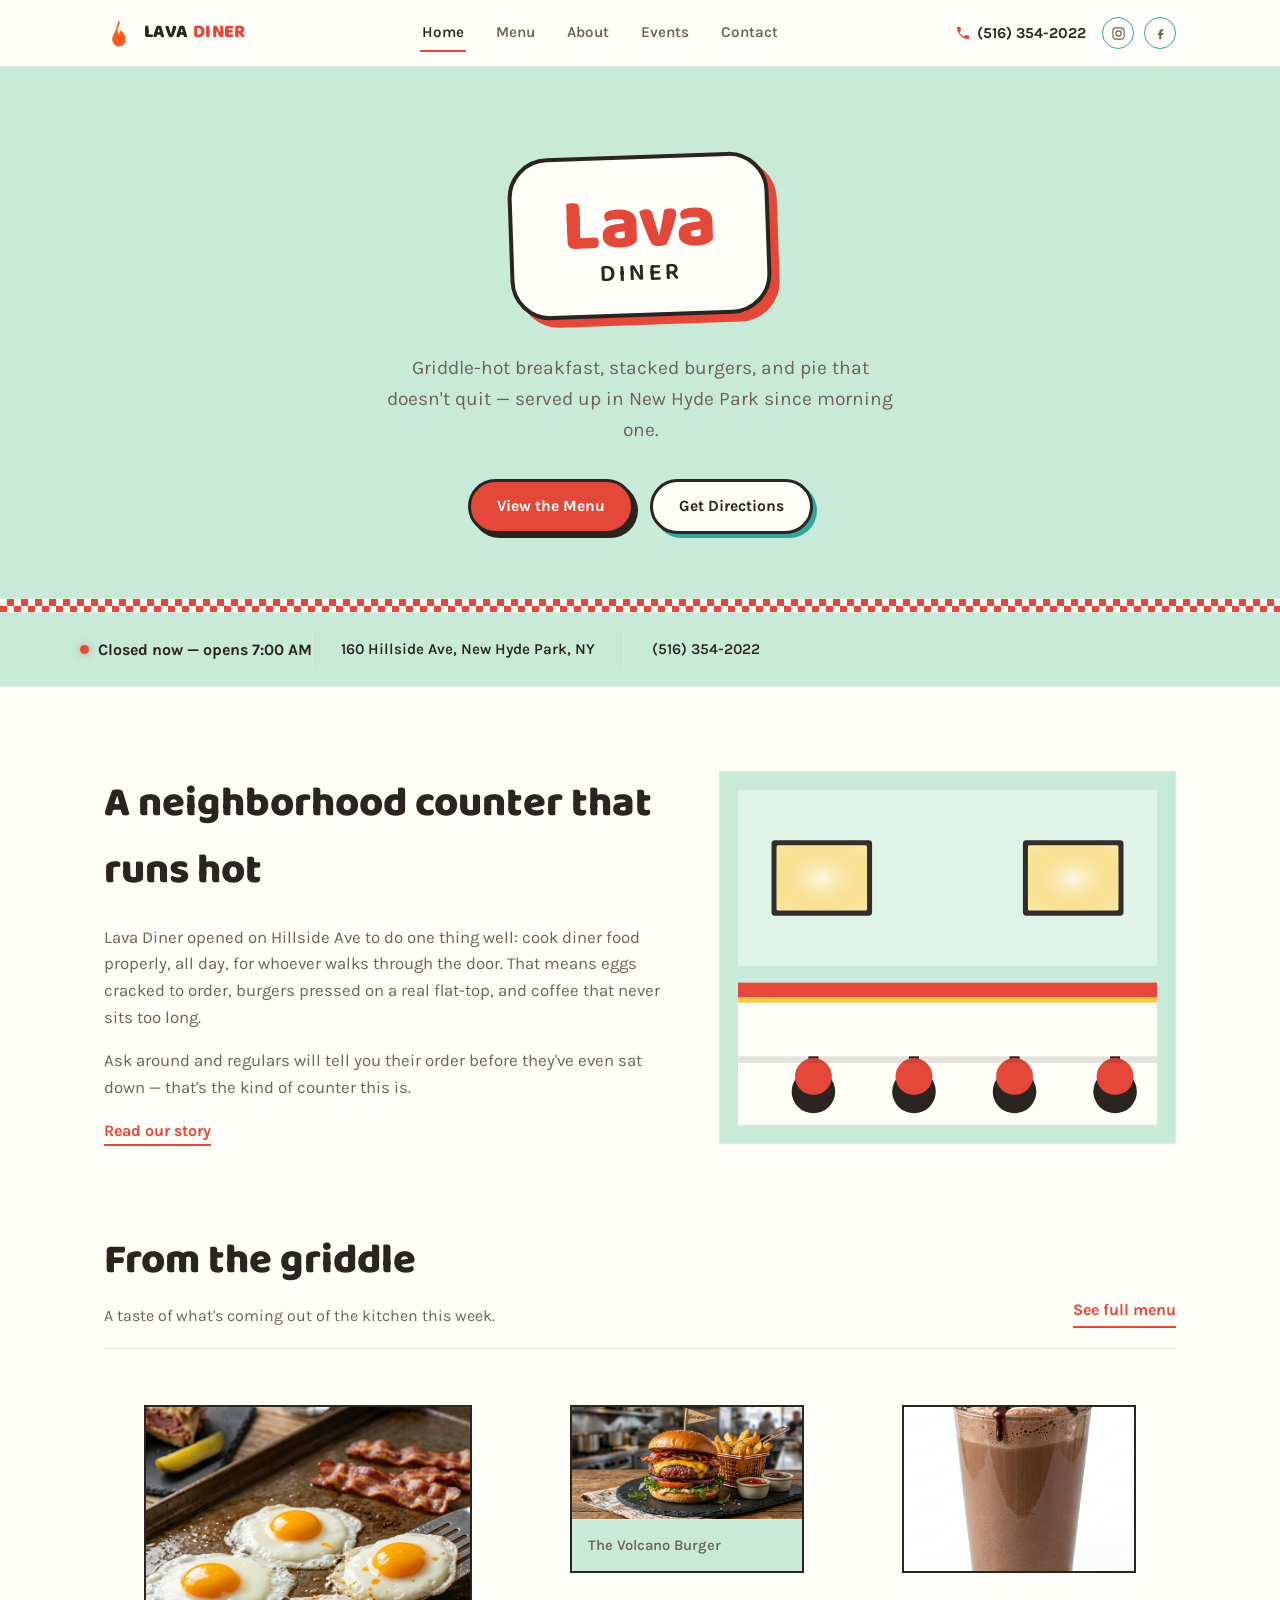
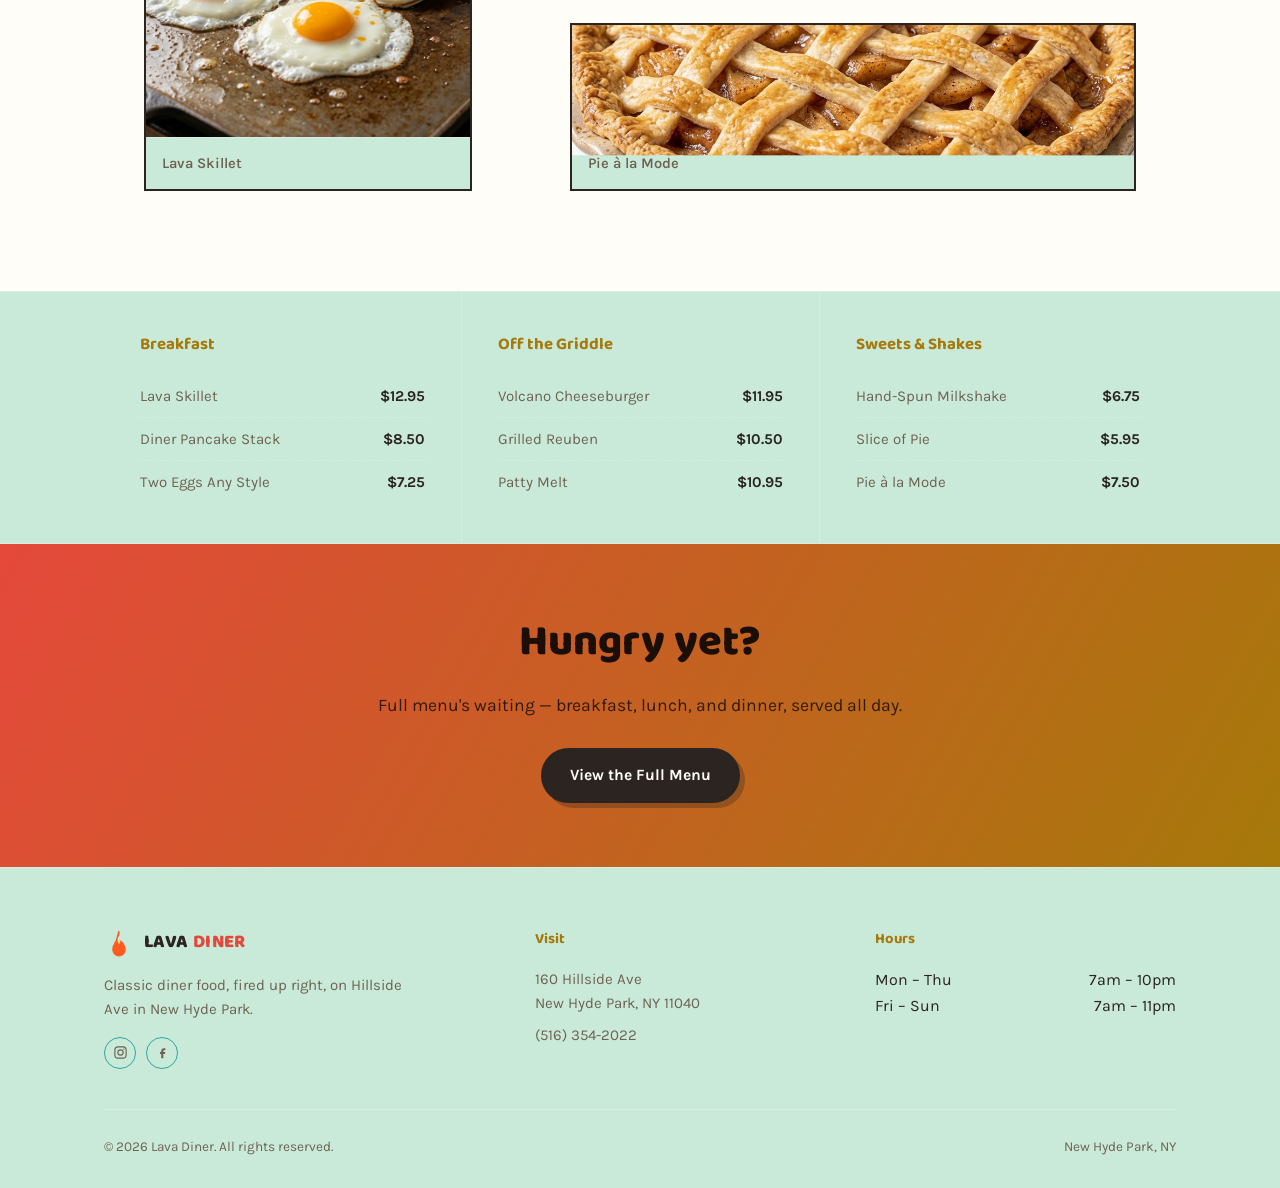
==== index.html @ 0162d8e3 "Add Lava Diner website — Sunshine Diner theme Static site for Lava Diner (160 Hillside Ave, New Hyde" ====
<!DOCTYPE html>
<html lang="en">
<head>
<meta charset="UTF-8">
<meta name="viewport" content="width=device-width, initial-scale=1.0">
<title>Lava Diner | New Hyde Park, NY</title>
<meta name="description" content="Lava Diner — classic diner food fired up right. 160 Hillside Ave, New Hyde Park, NY. Open daily from 7am.">
<meta name="theme-color" content="#15100c">
<link rel="icon" type="image/svg+xml" href="favicon.svg">
<link rel="stylesheet" href="styles.css">
</head>
<body>

<header class="site-header">
  <div class="wrap">
    <a href="index.html" class="brand">
      <svg viewBox="0 0 40 40" fill="none" xmlns="http://www.w3.org/2000/svg">
        <path d="M20 3c3 6-2 8-2 13 0 3 2 5 2 5s2-2 2-5c4 3 7 8 7 13a9 9 0 1 1-18 0c0-6 3-8 5-14 1-3 2-9 4-12z" fill="#ff5a1f"/>
        <path d="M20 14c1.5 3-1 4-1 6.5a1 1 0 0 0 2 0c0-2.5-2-3.5-1-6.5z" fill="#ffb020"/>
      </svg>
      <span class="brand-name">LAVA <span>DINER</span></span>
    </a>

    <nav class="main-nav" id="main-nav" aria-label="Primary">
      <a href="index.html" aria-current="page">Home</a>
      <a href="menu.html">Menu</a>
      <a href="about.html">About</a>
      <a href="events.html">Events</a>
      <a href="index.html#contact">Contact</a>
    </nav>

    <div class="header-actions">
      <a class="header-phone" href="tel:+15163542022">
        <svg viewBox="0 0 24 24" fill="none"><path d="M6.6 10.8c1.4 2.8 3.8 5.2 6.6 6.6l2.2-2.2c.3-.3.7-.4 1-.2 1.1.4 2.3.6 3.6.6.6 0 1 .4 1 1V20c0 .6-.4 1-1 1C10.8 21 3 13.2 3 3.9c0-.6.4-1 1-1h3.4c.6 0 1 .4 1 1 0 1.3.2 2.5.6 3.6.1.4 0 .8-.2 1l-2.2 2.3z" fill="currentColor"/></svg>
        <span class="phone-text">(516) 354-2022</span>
      </a>
      <div class="social-row">
        <a href="https://instagram.com/" target="_blank" rel="noopener" aria-label="Lava Diner on Instagram">
          <svg viewBox="0 0 24 24" fill="none"><rect x="3" y="3" width="18" height="18" rx="5" stroke="currentColor" stroke-width="1.8"/><circle cx="12" cy="12" r="4.2" stroke="currentColor" stroke-width="1.8"/><circle cx="17.4" cy="6.6" r="1.1" fill="currentColor"/></svg>
        </a>
        <a href="https://facebook.com/" target="_blank" rel="noopener" aria-label="Lava Diner on Facebook">
          <svg viewBox="0 0 24 24" fill="none"><path d="M14 8.5h2.5V5.3h-2.5c-2.2 0-4 1.8-4 4v1.8H8v3.2h2v6.7h3.3v-6.7h2.5l.5-3.2h-3v-1.5c0-.6.5-1.1 1.7-1.1z" fill="currentColor"/></svg>
        </a>
      </div>
    </div>

    <button class="nav-toggle" aria-label="Toggle menu" aria-expanded="false" aria-controls="main-nav" onclick="var n=document.getElementById('main-nav'),open=n.classList.toggle('is-open');this.classList.toggle('is-open',open);this.setAttribute('aria-expanded',open)">
      <svg class="icon-menu" viewBox="0 0 24 24" fill="none"><path d="M4 6h16M4 12h16M4 18h16" stroke="currentColor" stroke-width="2" stroke-linecap="round"/></svg>
      <svg class="icon-close" viewBox="0 0 24 24" fill="none"><path d="M6 6l12 12M18 6L6 18" stroke="currentColor" stroke-width="2" stroke-linecap="round"/></svg>
    </button>
  </div>
</header>

<main>

  <section class="hero">
    <div class="wrap">
      <div class="sign-board">
        <h1>
          <span class="sign-script">Lava</span>
          <span class="sign-block">DINER</span>
        </h1>
      </div>
      <p class="hero-tagline">Griddle-hot breakfast, stacked burgers, and pie that doesn't quit — served up in New Hyde Park since morning one.</p>
      <div class="hero-ctas">
        <a href="menu.html" class="btn btn-primary">View the Menu</a>
        <a href="https://www.google.com/maps/search/?api=1&query=160+Hillside+Ave+New+Hyde+Park+NY+11040" target="_blank" rel="noopener" class="btn btn-outline">Get Directions</a>
      </div>
    </div>
  </section>

  <div class="checker-strip" role="presentation"></div>

  <section class="info-strip" id="hours">
    <div class="wrap info-bar">
      <span class="info-status">
        <span class="status-dot" id="status-dot"></span>
        <span id="status-text">Mon–Thu 7am–10pm, Fri–Sun 7am–11pm</span>
      </span>
      <span class="info-seg">
        <a href="https://www.google.com/maps/search/?api=1&query=160+Hillside+Ave+New+Hyde+Park+NY+11040" target="_blank" rel="noopener">160 Hillside Ave, New Hyde Park, NY</a>
      </span>
      <span class="info-seg" id="contact">
        <a href="tel:+15163542022">(516) 354-2022</a>
      </span>
    </div>
  </section>
  <script>
    (function () {
      var now = new Date();
      var day = now.getDay();
      var hour = now.getHours() + now.getMinutes() / 60;
      var closeHour = (day === 5 || day === 6 || day === 0) ? 23 : 22;
      var isOpen = hour >= 7 && hour < closeHour;
      var dot = document.getElementById('status-dot');
      var text = document.getElementById('status-text');
      if (dot && text) {
        dot.classList.add(isOpen ? 'is-open' : 'is-closed');
        text.textContent = isOpen
          ? 'Open now — closes ' + (closeHour === 23 ? '11:00 PM' : '10:00 PM')
          : 'Closed now — opens 7:00 AM';
      }
    })();
  </script>

  <section class="section">
    <div class="wrap about-grid">
      <div class="about-copy">
        <h2 class="about-heading">A neighborhood counter that runs hot</h2>
        <p>Lava Diner opened on Hillside Ave to do one thing well: cook diner food properly, all day, for whoever walks through the door. That means eggs cracked to order, burgers pressed on a real flat-top, and coffee that never sits too long.</p>
        <p>Ask around and regulars will tell you their order before they've even sat down — that's the kind of counter this is.</p>
        <a href="about.html" class="section-link">Read our story</a>
      </div>
      <div class="about-art">
        <img src="images/diner-interior.svg" alt="Illustration of the Lava Diner counter with stools facing a warm, glowing pass-through window">
      </div>
    </div>
  </section>

  <section class="section section--tight-top">
    <div class="wrap">
      <div class="section-head">
        <div>
          <h2>From the griddle</h2>
          <p>A taste of what's coming out of the kitchen this week.</p>
        </div>
        <a href="menu.html" class="section-link">See full menu</a>
      </div>
      <div class="gallery-grid">
        <figure class="gallery-item">
          <img src="images/Eggs.jpg" alt="Eggs frying on the griddle with bacon and toast">
          <figcaption class="gallery-cap">Lava Skillet</figcaption>
        </figure>
        <figure class="gallery-item">
          <img src="images/Burger.jpg" alt="Bacon cheeseburger with a side of fries">
          <figcaption class="gallery-cap">The Volcano Burger</figcaption>
        </figure>
        <figure class="gallery-item">
          <img class="img-zoom" src="images/Milkshake.jpg" alt="Chocolate milkshake topped with whipped cream and a cherry">
          <figcaption class="gallery-cap">Hand-Spun Shake</figcaption>
        </figure>
        <figure class="gallery-item">
          <img class="img-zoom-sm" src="images/Pie.jpg" alt="Lattice-top apple pie">
          <figcaption class="gallery-cap">Pie à la Mode</figcaption>
        </figure>
      </div>
    </div>
  </section>

  <section class="menu-teaser">
    <div class="wrap">
      <div class="teaser-grid">
        <div class="teaser-col">
          <h3>Breakfast</h3>
          <ul class="teaser-list">
            <li><span>Lava Skillet</span><span class="price">$12.95</span></li>
            <li><span>Diner Pancake Stack</span><span class="price">$8.50</span></li>
            <li><span>Two Eggs Any Style</span><span class="price">$7.25</span></li>
          </ul>
        </div>
        <div class="teaser-col">
          <h3>Off the Griddle</h3>
          <ul class="teaser-list">
            <li><span>Volcano Cheeseburger</span><span class="price">$11.95</span></li>
            <li><span>Grilled Reuben</span><span class="price">$10.50</span></li>
            <li><span>Patty Melt</span><span class="price">$10.95</span></li>
          </ul>
        </div>
        <div class="teaser-col">
          <h3>Sweets &amp; Shakes</h3>
          <ul class="teaser-list">
            <li><span>Hand-Spun Milkshake</span><span class="price">$6.75</span></li>
            <li><span>Slice of Pie</span><span class="price">$5.95</span></li>
            <li><span>Pie à la Mode</span><span class="price">$7.50</span></li>
          </ul>
        </div>
      </div>
    </div>
  </section>

  <section class="cta-band">
    <div class="wrap">
      <h2>Hungry yet?</h2>
      <p>Full menu's waiting — breakfast, lunch, and dinner, served all day.</p>
      <a href="menu.html" class="btn btn-primary">View the Full Menu</a>
    </div>
  </section>

</main>

<footer class="site-footer">
  <div class="wrap">
    <div class="footer-grid">
      <div class="footer-brand">
        <a href="index.html" class="brand">
          <svg viewBox="0 0 40 40" fill="none" xmlns="http://www.w3.org/2000/svg">
            <path d="M20 3c3 6-2 8-2 13 0 3 2 5 2 5s2-2 2-5c4 3 7 8 7 13a9 9 0 1 1-18 0c0-6 3-8 5-14 1-3 2-9 4-12z" fill="#ff5a1f"/>
            <path d="M20 14c1.5 3-1 4-1 6.5a1 1 0 0 0 2 0c0-2.5-2-3.5-1-6.5z" fill="#ffb020"/>
          </svg>
          <span class="brand-name">LAVA <span>DINER</span></span>
        </a>
        <p>Classic diner food, fired up right, on Hillside Ave in New Hyde Park.</p>
        <div class="footer-social">
          <div class="social-row">
            <a href="https://instagram.com/" target="_blank" rel="noopener" aria-label="Lava Diner on Instagram">
              <svg viewBox="0 0 24 24" fill="none"><rect x="3" y="3" width="18" height="18" rx="5" stroke="currentColor" stroke-width="1.8"/><circle cx="12" cy="12" r="4.2" stroke="currentColor" stroke-width="1.8"/><circle cx="17.4" cy="6.6" r="1.1" fill="currentColor"/></svg>
            </a>
            <a href="https://facebook.com/" target="_blank" rel="noopener" aria-label="Lava Diner on Facebook">
              <svg viewBox="0 0 24 24" fill="none"><path d="M14 8.5h2.5V5.3h-2.5c-2.2 0-4 1.8-4 4v1.8H8v3.2h2v6.7h3.3v-6.7h2.5l.5-3.2h-3v-1.5c0-.6.5-1.1 1.7-1.1z" fill="currentColor"/></svg>
            </a>
          </div>
        </div>
      </div>
      <div class="footer-col">
        <h4>Visit</h4>
        <a href="https://www.google.com/maps/search/?api=1&query=160+Hillside+Ave+New+Hyde+Park+NY+11040" target="_blank" rel="noopener">160 Hillside Ave<br>New Hyde Park, NY 11040</a>
        <a href="tel:+15163542022">(516) 354-2022</a>
      </div>
      <div class="footer-col">
        <h4>Hours</h4>
        <div class="footer-hours-row"><span>Mon – Thu</span><span>7am – 10pm</span></div>
        <div class="footer-hours-row"><span>Fri – Sun</span><span>7am – 11pm</span></div>
      </div>
    </div>
    <div class="footer-bottom">
      <span>&copy; 2026 Lava Diner. All rights reserved.</span>
      <span>New Hyde Park, NY</span>
    </div>
  </div>
</footer>

</body>
</html>
---- styles.css ----
/* Lava Diner — shared styles */

@import url('https://fonts.googleapis.com/css2?family=Baloo+2:wght@500;600;700;800&family=Karla:wght@400;500;600;700;800&display=swap');

:root {
  /* "Sunshine Diner" — bright 1950s daytime Americana. Names kept
     as-is (char/cream/rust) so every rule below still works; only
     what they point to has changed. */
  --char: #fffdf7;
  --char-2: #c9ead9;
  --char-3: #e3f4ec;
  --ember: #e4483a;
  --molten: #a6790a;
  --rust: #2fa6a0;
  --rust-dim: #d8ecdf;
  --cream: #2b2420;
  --cream-dim: #6e6252;

  --ink: #2b2420;

  --font-display: 'Baloo 2', 'Segoe UI', sans-serif;
  --font-neon: 'Baloo 2', 'Segoe UI', sans-serif;
  --font-body: 'Karla', 'Segoe UI', sans-serif;

  color-scheme: light;
}

* { box-sizing: border-box; }

html { scroll-behavior: smooth; }

body {
  position: relative;
  margin: 0;
  background: var(--char);
  color: var(--cream);
  font-family: var(--font-body);
  font-size: 16px;
  line-height: 1.6;
  -webkit-font-smoothing: antialiased;
}

.site-header, main, .site-footer { position: relative; z-index: 1; }

img { max-width: 100%; display: block; }

a { color: inherit; }

.wrap {
  width: 100%;
  max-width: 1120px;
  margin: 0 auto;
  padding: 0 24px;
}

/* Focus visibility */
a:focus-visible,
button:focus-visible {
  outline: 2px solid var(--molten);
  outline-offset: 3px;
}

/* ---------- Header ---------- */

.site-header {
  position: sticky;
  top: 0;
  z-index: 40;
  background: rgba(255, 253, 247, 0.92);
  backdrop-filter: blur(6px);
  border-bottom: 1px solid var(--rust-dim);
}

.site-header .wrap {
  display: flex;
  align-items: center;
  justify-content: space-between;
  gap: 20px;
  padding-top: 14px;
  padding-bottom: 14px;
}

.brand {
  display: flex;
  align-items: center;
  gap: 10px;
  text-decoration: none;
  flex-shrink: 0;
}

.brand svg { width: 30px; height: 30px; }

.brand-name {
  font-family: var(--font-display);
  font-weight: 800;
  font-size: 1.15rem;
  letter-spacing: 0.02em;
  color: var(--cream);
}

.brand-name span { color: var(--ember); }

.main-nav {
  display: flex;
  align-items: center;
  gap: 28px;
}

.main-nav a {
  text-decoration: none;
  color: var(--cream-dim);
  font-weight: 600;
  font-size: 0.95rem;
  padding: 6px 2px;
  border-bottom: 2px solid transparent;
  transition: color 0.15s ease, border-color 0.15s ease;
}

.main-nav a:hover,
.main-nav a[aria-current="page"] {
  color: var(--cream);
  border-color: var(--ember);
}

.header-actions {
  display: flex;
  align-items: center;
  gap: 16px;
  flex-shrink: 0;
}

.header-phone {
  display: flex;
  align-items: center;
  gap: 6px;
  text-decoration: none;
  color: var(--cream);
  font-weight: 700;
  font-size: 0.95rem;
  white-space: nowrap;
}

.header-phone svg { width: 16px; height: 16px; color: var(--ember); flex-shrink: 0; }

.social-row {
  display: flex;
  gap: 10px;
}

.social-row a {
  display: flex;
  align-items: center;
  justify-content: center;
  width: 32px;
  height: 32px;
  border-radius: 50%;
  border: 1px solid var(--rust);
  color: var(--cream-dim);
  text-decoration: none;
  transition: border-color 0.15s ease, color 0.15s ease, background 0.15s ease;
}

.social-row a:hover {
  border-color: var(--ember);
  color: var(--char);
  background: var(--ember);
}

.social-row svg { width: 15px; height: 15px; }

.nav-toggle {
  display: none;
  background: none;
  border: 1px solid var(--rust);
  border-radius: 6px;
  color: var(--cream);
  width: 40px;
  height: 40px;
  align-items: center;
  justify-content: center;
  flex-shrink: 0;
}

.nav-toggle svg { width: 20px; height: 20px; }

/* ---------- Buttons ---------- */

.btn {
  display: inline-flex;
  align-items: center;
  gap: 8px;
  padding: 12px 26px;
  border-radius: 999px;
  font-weight: 700;
  font-size: 0.98rem;
  text-decoration: none;
  border: 3px solid var(--ink);
  cursor: pointer;
  transition: transform 0.12s ease, box-shadow 0.12s ease, background 0.15s ease, color 0.15s ease;
}

.btn:active { transform: translate(3px, 3px); box-shadow: none !important; }

.btn-primary {
  background: var(--ember);
  color: var(--char);
  box-shadow: 4px 4px 0 var(--ink);
}

.btn-primary:hover {
  background: #c93a2d;
  box-shadow: 5px 5px 0 var(--ink);
}

.btn-outline {
  background: var(--char);
  border-color: var(--ink);
  color: var(--ink);
  box-shadow: 4px 4px 0 var(--rust);
}

.btn-outline:hover {
  background: var(--char-3);
  box-shadow: 5px 5px 0 var(--rust);
}

/* ---------- Hero ---------- */

.hero {
  position: relative;
  overflow: hidden;
  padding: 88px 0 64px;
  background: var(--char-2);
  border-bottom: 1px solid var(--rust-dim);
}

.hero .wrap {
  position: relative;
  z-index: 1;
  text-align: center;
  display: flex;
  flex-direction: column;
  align-items: center;
}

/* A vintage badge patch, not a glowing sign — thick outline, flat
   offset shadow, a little crooked, like it was stamped on. */
.sign-board {
  position: relative;
  display: inline-block;
  padding: 34px 50px 28px;
  background: var(--char);
  border: 4px solid var(--ink);
  border-radius: 40px;
  transform: rotate(-2deg);
  box-shadow: 8px 8px 0 var(--ember);
  margin-bottom: 14px;
  animation: badge-pop 0.5s cubic-bezier(.26,1.6,.5,1) 1;
}

.hero h1 {
  margin: 0;
  display: flex;
  flex-direction: column;
  align-items: center;
  line-height: 0.9;
}

.sign-script {
  font-family: var(--font-neon);
  font-weight: 800;
  font-size: clamp(2.6rem, 6.4vw, 4.6rem);
  letter-spacing: -0.01em;
  color: var(--ember);
}

.sign-block {
  font-family: var(--font-display);
  font-weight: 600;
  font-size: clamp(1rem, 2.4vw, 1.5rem);
  letter-spacing: 0.14em;
  color: var(--ink);
  margin-top: 4px;
}

@keyframes badge-pop {
  0%   { opacity: 0; transform: rotate(-2deg) scale(0.82); }
  65%  { opacity: 1; transform: rotate(-2deg) scale(1.05); }
  100% { opacity: 1; transform: rotate(-2deg) scale(1); }
}

@media (prefers-reduced-motion: reduce) {
  .sign-board { animation: none; }
}

.hero-tagline {
  max-width: 46ch;
  margin: 22px 0 34px;
  font-size: 1.2rem;
  color: var(--cream-dim);
}

.hero-ctas {
  display: flex;
  gap: 16px;
  flex-wrap: wrap;
  justify-content: center;
}

/* Checker strip — a nod to the tile at the foot of every counter */
.checker-strip {
  height: 14px;
  background-image:
    linear-gradient(45deg, var(--ember) 25%, transparent 25%, transparent 75%, var(--ember) 75%),
    linear-gradient(45deg, var(--ember) 25%, var(--char) 25%, var(--char) 75%, var(--ember) 75%);
  background-size: 14px 14px;
  background-position: 0 0, 7px 7px;
  border-bottom: 1px solid var(--rust-dim);
}

/* ---------- Info bar (a plain door-sign strip, not a feature grid) ---------- */

.info-strip {
  border-bottom: 1px solid var(--rust-dim);
  background: var(--char-2);
}

.info-bar {
  display: flex;
  flex-wrap: wrap;
  align-items: center;
  gap: 0;
  padding: 18px 0;
}

.info-seg {
  padding: 6px 28px;
  border-left: 1px solid var(--rust-dim);
  font-size: 0.95rem;
  color: var(--cream-dim);
}

.info-seg:first-child { border-left: none; padding-left: 0; }

.info-seg a { color: var(--cream); text-decoration: none; font-weight: 600; }
.info-seg a:hover { color: var(--molten); text-decoration: underline; text-decoration-color: var(--rust); }

.info-status {
  display: inline-flex;
  align-items: center;
  gap: 9px;
  font-weight: 700;
  color: var(--cream);
}

.status-dot {
  width: 9px;
  height: 9px;
  border-radius: 50%;
  background: var(--cream-dim);
  flex-shrink: 0;
}

.status-dot.is-open {
  background: #5fbf6f;
  box-shadow: 0 0 8px rgba(95, 191, 111, 0.7);
}

.status-dot.is-closed {
  background: var(--ember);
  box-shadow: 0 0 8px rgba(228, 72, 58, 0.6);
}

/* ---------- Section shared ---------- */

.section {
  padding: 84px 0;
}

.section--tight-top {
  padding-top: 0;
}

.section-head {
  display: flex;
  align-items: flex-end;
  justify-content: space-between;
  gap: 20px;
  margin-bottom: 40px;
  border-bottom: 1px solid var(--rust-dim);
  padding-bottom: 20px;
}

.section-head h2 {
  font-family: var(--font-display);
  font-weight: 800;
  font-size: clamp(1.8rem, 3.4vw, 2.6rem);
  margin: 0;
  color: var(--cream);
}

.section-head p {
  margin: 8px 0 0;
  color: var(--cream-dim);
  max-width: 50ch;
}

.section-link {
  text-decoration: none;
  font-weight: 700;
  color: var(--ember);
  white-space: nowrap;
  padding-bottom: 4px;
  border-bottom: 2px solid var(--ember);
}

.section-link:hover { color: var(--molten); border-color: var(--molten); }

/* ---------- About ---------- */

.about-grid {
  display: grid;
  grid-template-columns: 1.1fr 0.9fr;
  gap: 56px;
  align-items: center;
}

.about-grid--reverse { grid-template-columns: 0.9fr 1.1fr; }

.about-heading {
  font-family: var(--font-display);
  font-weight: 800;
  font-size: clamp(1.8rem, 3.4vw, 2.6rem);
  margin: 0 0 20px;
  color: var(--cream);
}

.about-copy p {
  color: var(--cream-dim);
  font-size: 1.05rem;
  margin: 0 0 16px;
}

.about-copy p:last-child { margin-bottom: 0; }

.about-copy strong { color: var(--cream); }

.about-art {
  border: 1px solid var(--rust-dim);
  background: var(--char-2);
  padding: 18px;
}

/* ---------- Gallery ---------- */

.gallery-grid {
  display: grid;
  grid-template-columns: 1.3fr 1fr 1fr;
  grid-template-rows: 200px 200px;
  gap: 18px;
}

.gallery-item:nth-child(1) { grid-column: 1; grid-row: 1 / span 2; }
.gallery-item:nth-child(2) { grid-column: 2; grid-row: 1; }
.gallery-item:nth-child(3) { grid-column: 3; grid-row: 1; }
.gallery-item:nth-child(4) { grid-column: 2 / span 2; grid-row: 2; }

.gallery-item {
  display: flex;
  flex-direction: column;
  background: var(--char-2);
  border: 2px solid var(--ink);
  overflow: hidden;
  transition: box-shadow 0.15s ease, transform 0.15s ease;
}

.gallery-item:hover {
  box-shadow: 6px 6px 0 var(--ember);
  transform: translate(-3px, -3px);
}

.gallery-item img {
  width: 100%;
  flex: 1;
  min-height: 0;
  object-fit: cover;
}

/* Crops in on studio product shots (white backdrop) so they don't
   leave a bright, out-of-place margin against the dark tile. */
.img-zoom { transform: scale(3.2); }
.img-zoom-sm { transform: scale(1.35); }
.img-zoom-md { transform: scale(1.6); }
.menu-category-image--shake {
  background-image: url('images/Milkshake.jpg');
  background-size: 460% auto;
  background-position: 50% 22%;
  background-repeat: no-repeat;
}

.gallery-cap {
  padding: 14px 16px;
  font-weight: 600;
  font-size: 0.92rem;
  color: var(--cream-dim);
  border-top: 1px solid var(--rust-dim);
}

/* ---------- Menu teaser (home) ---------- */

.menu-teaser {
  background: var(--char-2);
  border-top: 1px solid var(--rust-dim);
  border-bottom: 1px solid var(--rust-dim);
}

.teaser-grid {
  display: grid;
  grid-template-columns: repeat(3, 1fr);
  gap: 0;
}

.teaser-col {
  padding: 40px 36px;
  border-left: 1px solid var(--rust-dim);
}

.teaser-col:first-child { border-left: none; }

.teaser-col h3 {
  font-family: var(--font-display);
  font-weight: 700;
  font-size: 1.05rem;
  margin: 0 0 16px;
  color: var(--molten);
}

.teaser-list {
  list-style: none;
  margin: 0;
  padding: 0;
}

.teaser-list li {
  display: flex;
  justify-content: space-between;
  gap: 10px;
  padding: 9px 0;
  border-bottom: 1px dashed var(--rust-dim);
  font-size: 0.94rem;
  color: var(--cream-dim);
}

.teaser-list li:last-child { border-bottom: none; }

.teaser-list .price {
  color: var(--cream);
  font-weight: 700;
  white-space: nowrap;
}

/* ---------- CTA band ---------- */

.cta-band {
  background: linear-gradient(120deg, var(--ember), var(--molten));
  color: #1a0e07;
  text-align: center;
  padding: 64px 0;
}

.cta-band h2 {
  font-family: var(--font-display);
  font-weight: 800;
  font-size: clamp(1.8rem, 4vw, 2.7rem);
  margin: 0 0 14px;
}

.cta-band p {
  margin: 0 0 28px;
  font-size: 1.1rem;
  opacity: 0.85;
}

.cta-band .btn-primary {
  background: var(--ink);
  color: var(--char);
  border-color: var(--ink);
  box-shadow: 5px 5px 0 rgba(43, 36, 32, 0.3);
}

.cta-band .btn-primary:hover { background: #40352c; }

/* ---------- Footer ---------- */

.site-footer {
  padding: 60px 0 30px;
  background: var(--char-2);
  border-top: 1px solid var(--rust-dim);
}

.footer-grid {
  display: grid;
  grid-template-columns: 1.3fr 1fr 1fr;
  gap: 40px;
  padding-bottom: 40px;
  border-bottom: 1px solid var(--rust-dim);
}

.footer-brand .brand { margin-bottom: 14px; }

.footer-brand p {
  color: var(--cream-dim);
  max-width: 34ch;
  font-size: 0.94rem;
}

.footer-col h4 {
  font-family: var(--font-display);
  font-weight: 700;
  font-size: 0.92rem;
  color: var(--molten);
  margin: 0 0 16px;
}

.footer-col p, .footer-col a {
  display: block;
  color: var(--cream-dim);
  text-decoration: none;
  font-size: 0.94rem;
  margin: 0 0 8px;
}

.footer-col a:hover { color: var(--ember); }

.footer-hours-row {
  display: flex;
  justify-content: space-between;
  gap: 10px;
}

.footer-social {
  display: flex;
  gap: 10px;
  margin-top: 16px;
}

.footer-bottom {
  padding-top: 26px;
  display: flex;
  justify-content: space-between;
  gap: 16px;
  flex-wrap: wrap;
  color: var(--cream-dim);
  font-size: 0.85rem;
}

/* ---------- Menu page ---------- */

.menu-hero {
  padding: 64px 0 40px;
  text-align: center;
  border-bottom: 1px solid var(--rust-dim);
  background: radial-gradient(ellipse 800px 400px at 50% -20%, rgba(242, 183, 5, 0.28), transparent 60%), var(--char);
}

.menu-hero h1 {
  font-family: var(--font-display);
  font-weight: 800;
  font-size: clamp(2.4rem, 5vw, 3.6rem);
  margin: 0 0 14px;
  color: var(--cream);
}

.menu-hero p {
  color: var(--cream-dim);
  max-width: 50ch;
  margin: 0 auto;
  font-size: 1.05rem;
}

.menu-jump {
  display: flex;
  gap: 10px;
  flex-wrap: wrap;
  justify-content: center;
  margin-top: 28px;
}

.menu-jump a {
  text-decoration: none;
  color: var(--cream-dim);
  border: 1px solid var(--rust);
  padding: 8px 16px;
  border-radius: 999px;
  font-size: 0.88rem;
  font-weight: 600;
  transition: color 0.15s ease, border-color 0.15s ease, background 0.15s ease;
}

.menu-jump a:hover {
  color: var(--char);
  background: var(--molten);
  border-color: var(--molten);
}

.menu-body {
  padding: 60px 0 90px;
}

.menu-category {
  margin-bottom: 56px;
  scroll-margin-top: 90px;
}

.menu-category-image {
  height: 280px;
  margin-bottom: 22px;
  border: 2px solid var(--ink);
  overflow: hidden;
}

.menu-category-image img {
  width: 100%;
  height: 100%;
  object-fit: cover;
}

.menu-category-head {
  display: flex;
  align-items: baseline;
  justify-content: space-between;
  gap: 20px;
  border-bottom: 2px solid var(--rust);
  padding-bottom: 12px;
  margin-bottom: 22px;
}

.menu-category-head h2 {
  font-family: var(--font-display);
  font-weight: 800;
  font-size: 1.5rem;
  margin: 0;
  color: var(--molten);
  letter-spacing: 0.02em;
  display: flex;
  align-items: center;
  gap: 12px;
}

.menu-category-head h2 svg {
  width: 26px;
  height: 26px;
  color: var(--ember);
  flex-shrink: 0;
}

.menu-category-note {
  color: var(--cream-dim);
  font-size: 0.88rem;
  font-style: italic;
}

.menu-items {
  display: grid;
  grid-template-columns: 1fr 1fr;
  gap: 8px 48px;
}

.menu-item {
  padding: 14px 0;
  border-bottom: 1px dashed var(--rust-dim);
}

.menu-item-row {
  display: flex;
  align-items: baseline;
  gap: 8px;
}

.menu-item-name {
  font-weight: 700;
  color: var(--cream);
  font-size: 1.02rem;
  white-space: nowrap;
}

.menu-item-leader {
  flex: 1;
  border-bottom: 2px dotted var(--rust);
  transform: translateY(-4px);
}

.menu-item-price {
  font-weight: 700;
  color: var(--ember);
  white-space: nowrap;
}

.menu-item-desc {
  margin: 5px 0 0;
  color: var(--cream-dim);
  font-size: 0.9rem;
}

.event-list {
  display: flex;
  flex-direction: column;
}

.event-item {
  display: grid;
  grid-template-columns: 170px 1fr;
  gap: 24px;
  padding: 22px 0;
  border-bottom: 1px dashed var(--rust-dim);
}

.event-item:last-child { border-bottom: none; }

.event-when {
  font-family: var(--font-display);
  font-weight: 800;
  color: var(--molten);
  font-size: 0.92rem;
  letter-spacing: 0.02em;
  line-height: 1.4;
}

.event-info h3 {
  margin: 0 0 6px;
  font-family: var(--font-display);
  font-weight: 700;
  font-size: 1.15rem;
  color: var(--cream);
}

.event-info p {
  margin: 0;
  color: var(--cream-dim);
  font-size: 0.95rem;
}

.menu-note-block .note-link { color: var(--molten); font-weight: 600; }

.menu-note-block {
  margin-top: 40px;
  padding: 22px 26px;
  border: 1px solid var(--rust-dim);
  background: var(--char-2);
  color: var(--cream-dim);
  font-size: 0.92rem;
}

/* ---------- Responsive ---------- */

@media (max-width: 880px) {
  .main-nav {
    display: none;
    position: absolute;
    top: 100%;
    left: 0;
    right: 0;
    flex-direction: column;
    align-items: stretch;
    gap: 0;
    background: var(--char-2);
    border-bottom: 1px solid var(--rust-dim);
    padding: 6px 24px 12px;
    box-shadow: 0 12px 24px rgba(0, 0, 0, 0.35);
  }
  .main-nav.is-open { display: flex; }
  .main-nav a {
    padding: 13px 0;
    border-bottom: 1px solid var(--rust-dim);
  }
  .main-nav a:last-child { border-bottom: none; }
  .nav-toggle { display: flex; }
  .nav-toggle .icon-close { display: none; }
  .nav-toggle.is-open .icon-menu { display: none; }
  .nav-toggle.is-open .icon-close { display: block; }
  .about-grid, .about-grid--reverse { grid-template-columns: 1fr; }
  .about-art { order: -1; }
  .gallery-grid { grid-template-columns: repeat(2, 1fr); grid-template-rows: none; }
  .gallery-item:nth-child(1),
  .gallery-item:nth-child(2),
  .gallery-item:nth-child(3),
  .gallery-item:nth-child(4) { grid-column: auto; grid-row: auto; }
  .gallery-item img { aspect-ratio: 4 / 3; flex: none; }
  .teaser-grid { grid-template-columns: 1fr; }
  .teaser-col { border-left: none; border-top: 1px solid var(--rust-dim); }
  .teaser-col:first-child { border-top: none; }
  .info-bar { flex-direction: column; align-items: flex-start; gap: 4px; padding: 20px 0; }
  .info-seg, .info-status { border-left: none; padding-left: 0; }
  .footer-grid { grid-template-columns: 1fr; gap: 30px; }
  .menu-items { grid-template-columns: 1fr; }
  .event-item { grid-template-columns: 1fr; gap: 6px; }
  .header-phone span.phone-text { display: none; }
}

@media (max-width: 520px) {
  .gallery-grid { grid-template-columns: 1fr; }
  .hero { padding: 64px 0 48px; }
  .sign-board { padding: 28px 30px 24px; }
  .section { padding: 60px 0; }
}

@media (prefers-reduced-motion: reduce) {
  html { scroll-behavior: auto; }
  * { transition: none !important; }
}
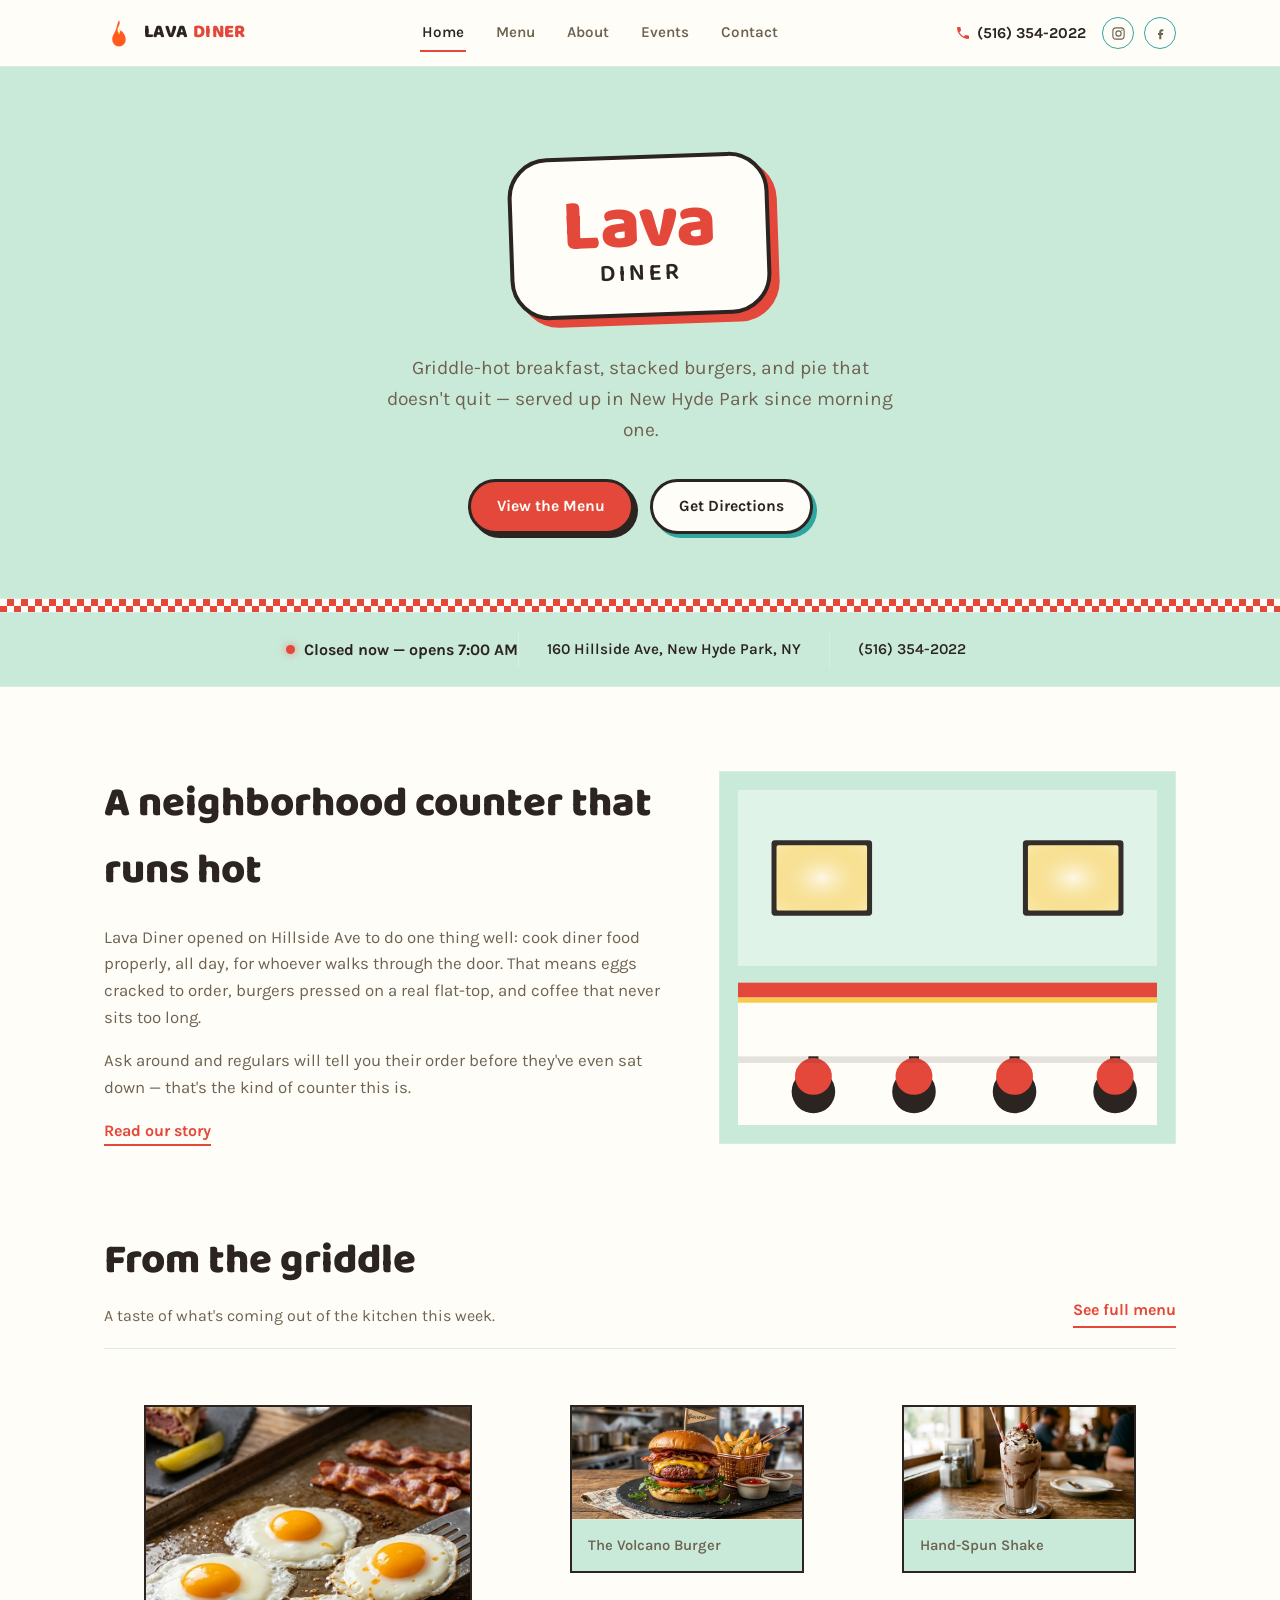
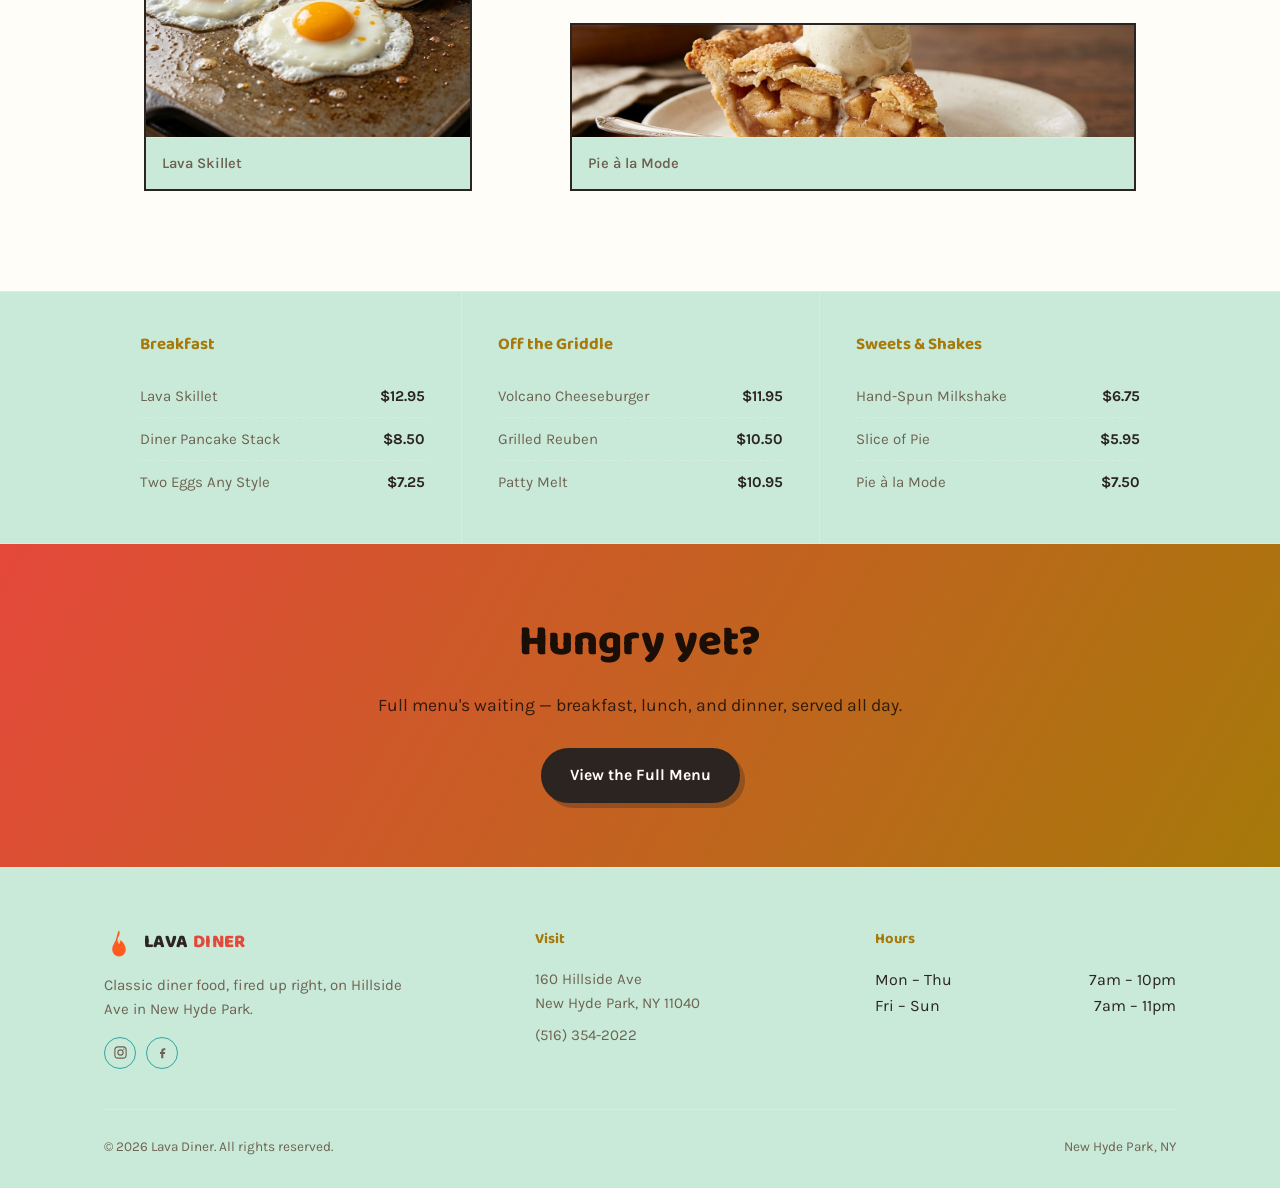
==== commit a8e23869: "Swap in real pie-à-la-mode and milkshake photos, center info bar Replace the plain pie and studio-wh" ====
--- a/index.html
+++ b/index.html
@@ -136,11 +136,11 @@
           <figcaption class="gallery-cap">The Volcano Burger</figcaption>
         </figure>
         <figure class="gallery-item">
-          <img class="img-zoom" src="images/Milkshake.jpg" alt="Chocolate milkshake topped with whipped cream and a cherry">
+          <img src="images/milkshakeglass.jpg" alt="Chocolate milkshake in a diner glass topped with whipped cream and a cherry">
           <figcaption class="gallery-cap">Hand-Spun Shake</figcaption>
         </figure>
         <figure class="gallery-item">
-          <img class="img-zoom-sm" src="images/Pie.jpg" alt="Lattice-top apple pie">
+          <img src="images/PieALaMode.jpg" alt="Slice of apple pie topped with a scoop of vanilla ice cream">
           <figcaption class="gallery-cap">Pie à la Mode</figcaption>
         </figure>
       </div>
--- a/styles.css
+++ b/styles.css
@@ -329,6 +329,7 @@
   display: flex;
   flex-wrap: wrap;
   align-items: center;
+  justify-content: center;
   gap: 0;
   padding: 18px 0;
 }
@@ -486,17 +487,9 @@
   object-fit: cover;
 }
 
-/* Crops in on studio product shots (white backdrop) so they don't
-   leave a bright, out-of-place margin against the dark tile. */
-.img-zoom { transform: scale(3.2); }
-.img-zoom-sm { transform: scale(1.35); }
+/* Crops in on illustrations that have generous built-in padding, so
+   they don't float small in the middle of an otherwise-empty frame. */
 .img-zoom-md { transform: scale(1.6); }
-.menu-category-image--shake {
-  background-image: url('images/Milkshake.jpg');
-  background-size: 460% auto;
-  background-position: 50% 22%;
-  background-repeat: no-repeat;
-}
 
 .gallery-cap {
   padding: 14px 16px;
@@ -889,7 +882,7 @@
   .teaser-grid { grid-template-columns: 1fr; }
   .teaser-col { border-left: none; border-top: 1px solid var(--rust-dim); }
   .teaser-col:first-child { border-top: none; }
-  .info-bar { flex-direction: column; align-items: flex-start; gap: 4px; padding: 20px 0; }
+  .info-bar { flex-direction: column; align-items: center; gap: 4px; padding: 20px 0; }
   .info-seg, .info-status { border-left: none; padding-left: 0; }
   .footer-grid { grid-template-columns: 1fr; gap: 30px; }
   .menu-items { grid-template-columns: 1fr; }
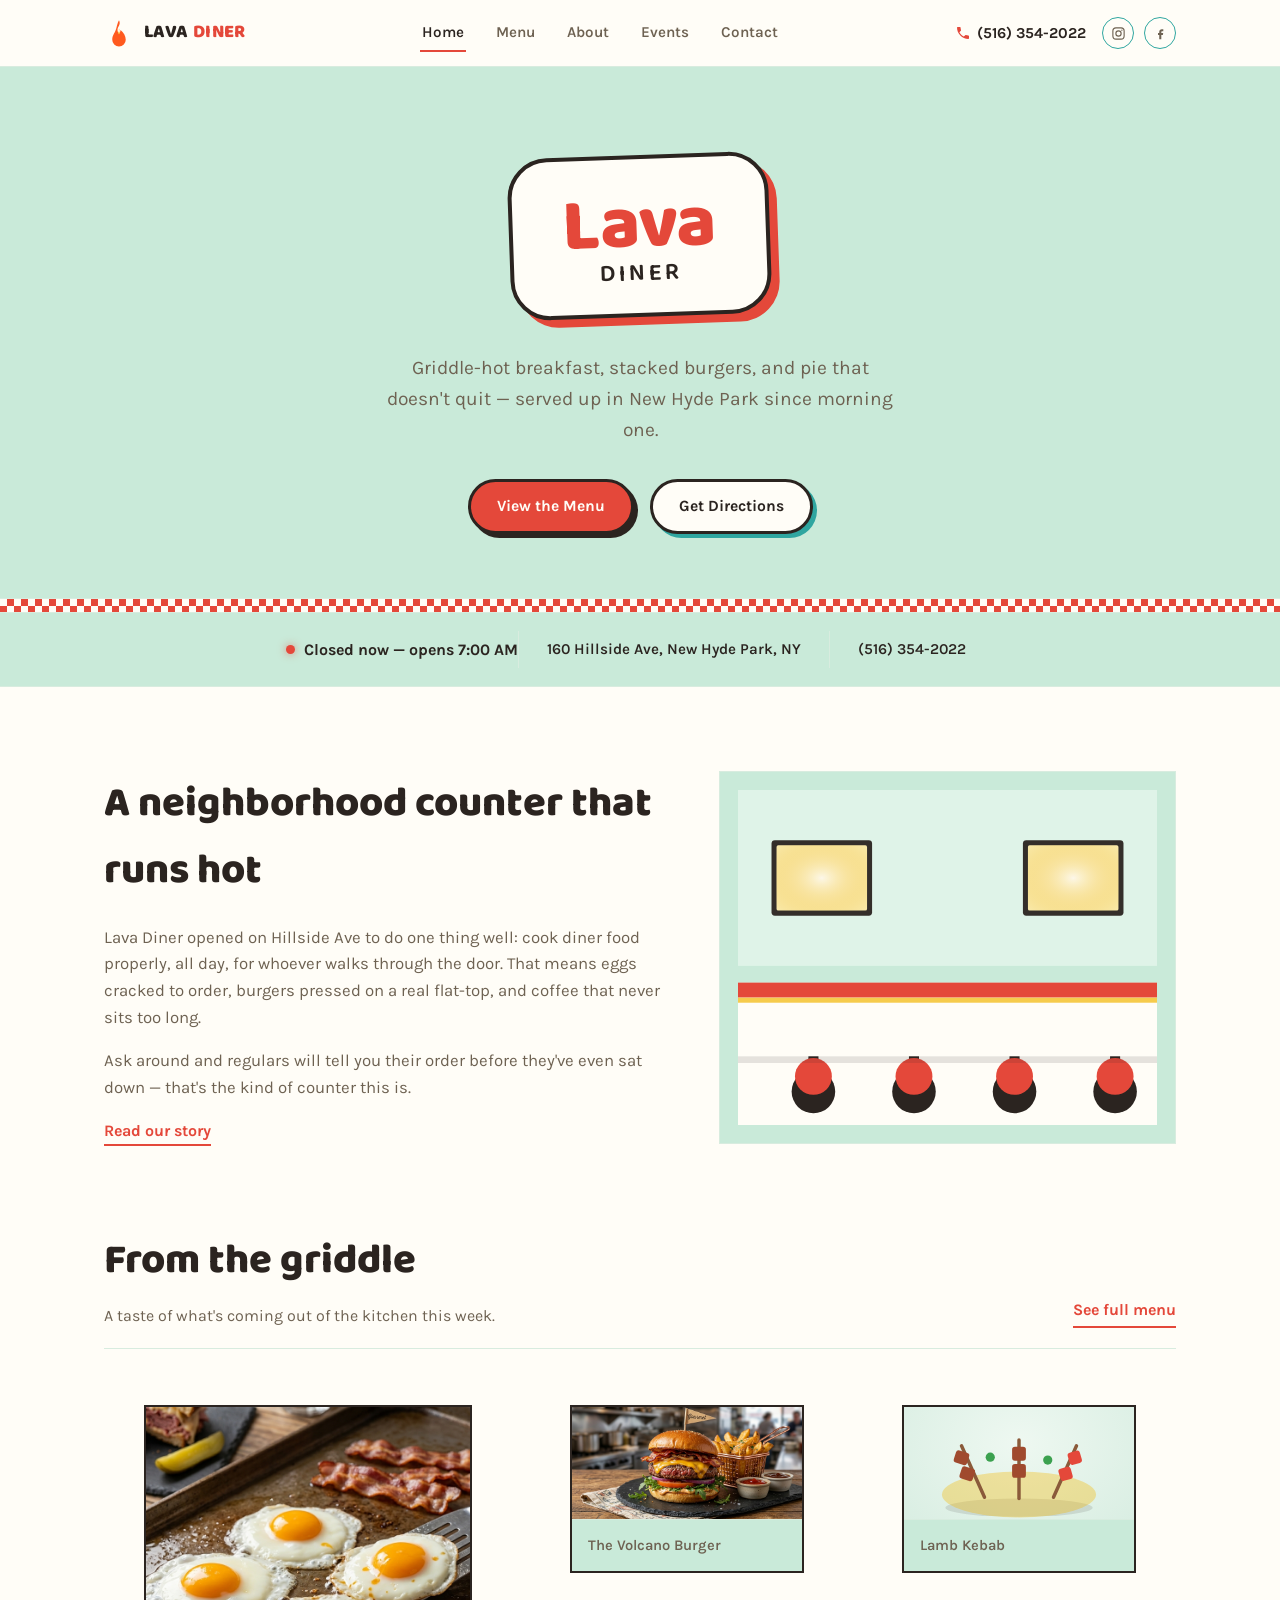
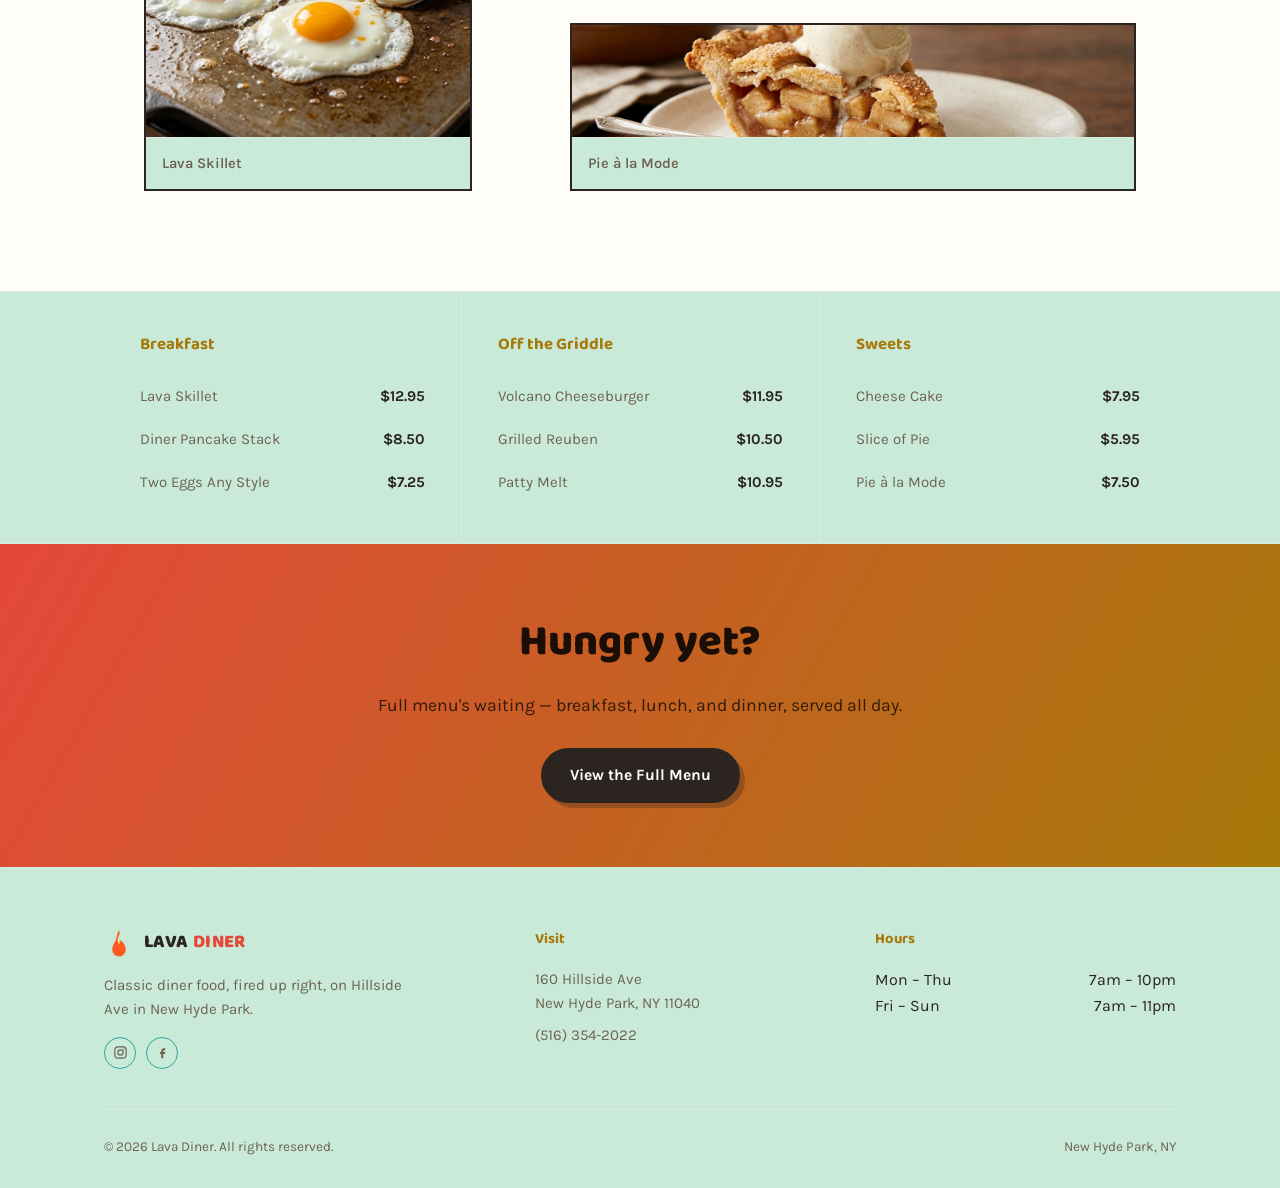
==== commit ac09a250: "Two-column menu layout, fix homepage milkshake references Pair categories side by side (Mandi next t" ====
--- a/index.html
+++ b/index.html
@@ -136,8 +136,8 @@
           <figcaption class="gallery-cap">The Volcano Burger</figcaption>
         </figure>
         <figure class="gallery-item">
-          <img src="images/milkshakeglass.jpg" alt="Chocolate milkshake in a diner glass topped with whipped cream and a cherry">
-          <figcaption class="gallery-cap">Hand-Spun Shake</figcaption>
+          <img src="images/dish-kebab.svg" alt="Grilled lamb and chicken skewers with rice">
+          <figcaption class="gallery-cap">Lamb Kebab</figcaption>
         </figure>
         <figure class="gallery-item">
           <img src="images/PieALaMode.jpg" alt="Slice of apple pie topped with a scoop of vanilla ice cream">
@@ -167,9 +167,9 @@
           </ul>
         </div>
         <div class="teaser-col">
-          <h3>Sweets &amp; Shakes</h3>
+          <h3>Sweets</h3>
           <ul class="teaser-list">
-            <li><span>Hand-Spun Milkshake</span><span class="price">$6.75</span></li>
+            <li><span>Cheese Cake</span><span class="price">$7.95</span></li>
             <li><span>Slice of Pie</span><span class="price">$5.95</span></li>
             <li><span>Pie à la Mode</span><span class="price">$7.50</span></li>
           </ul>
--- a/styles.css
+++ b/styles.css
@@ -700,22 +700,92 @@
   padding: 60px 0 90px;
 }
 
+.menu-group-head {
+  text-align: center;
+  padding: 10px 0 40px;
+  scroll-margin-top: 90px;
+}
+
+.menu-group-head:not(:first-child) {
+  margin-top: 20px;
+  padding-top: 50px;
+  border-top: 1px solid var(--rust-dim);
+}
+
+.menu-group-head h2 {
+  font-family: var(--font-display);
+  font-weight: 800;
+  font-size: clamp(1.8rem, 4vw, 2.8rem);
+  margin: 0 0 10px;
+  color: var(--cream);
+}
+
+.menu-group-head p {
+  color: var(--cream-dim);
+  max-width: 52ch;
+  margin: 0 auto;
+  font-size: 1rem;
+}
+
+.menu-subcategory-head {
+  border-bottom: 2px solid var(--rust);
+  padding-bottom: 10px;
+  margin-bottom: 18px;
+}
+
+.menu-subcategory-head h3 {
+  font-family: var(--font-display);
+  font-weight: 700;
+  font-size: 1.15rem;
+  margin: 0;
+  color: var(--molten);
+  letter-spacing: 0.02em;
+}
+
+.menu-subcategory-note {
+  display: block;
+  font-style: italic;
+  font-weight: 400;
+  font-size: 0.82rem;
+  color: var(--cream-dim);
+  margin-top: 3px;
+  letter-spacing: 0;
+}
+
+.menu-columns {
+  display: grid;
+  grid-template-columns: 1fr 1fr;
+  gap: 0 56px;
+}
+
+.menu-columns .menu-items {
+  grid-template-columns: 1fr;
+}
+
+.menu-subcategory {
+  padding-bottom: 34px;
+  margin-bottom: 34px;
+  border-bottom: 1px solid var(--rust-dim);
+  scroll-margin-top: 90px;
+}
+
+.menu-subcategory-media {
+  width: 100%;
+  height: 170px;
+  margin-bottom: 16px;
+  border: 2px solid var(--ink);
+  overflow: hidden;
+}
+
+.menu-subcategory-media img {
+  width: 100%;
+  height: 100%;
+  object-fit: cover;
+}
+
 .menu-category {
   margin-bottom: 56px;
   scroll-margin-top: 90px;
-}
-
-.menu-category-image {
-  height: 280px;
-  margin-bottom: 22px;
-  border: 2px solid var(--ink);
-  overflow: hidden;
-}
-
-.menu-category-image img {
-  width: 100%;
-  height: 100%;
-  object-fit: cover;
 }
 
 .menu-category-head {
@@ -866,6 +936,7 @@
     padding: 13px 0;
     border-bottom: 1px solid var(--rust-dim);
   }
+  .menu-columns { grid-template-columns: 1fr; }
   .main-nav a:last-child { border-bottom: none; }
   .nav-toggle { display: flex; }
   .nav-toggle .icon-close { display: none; }
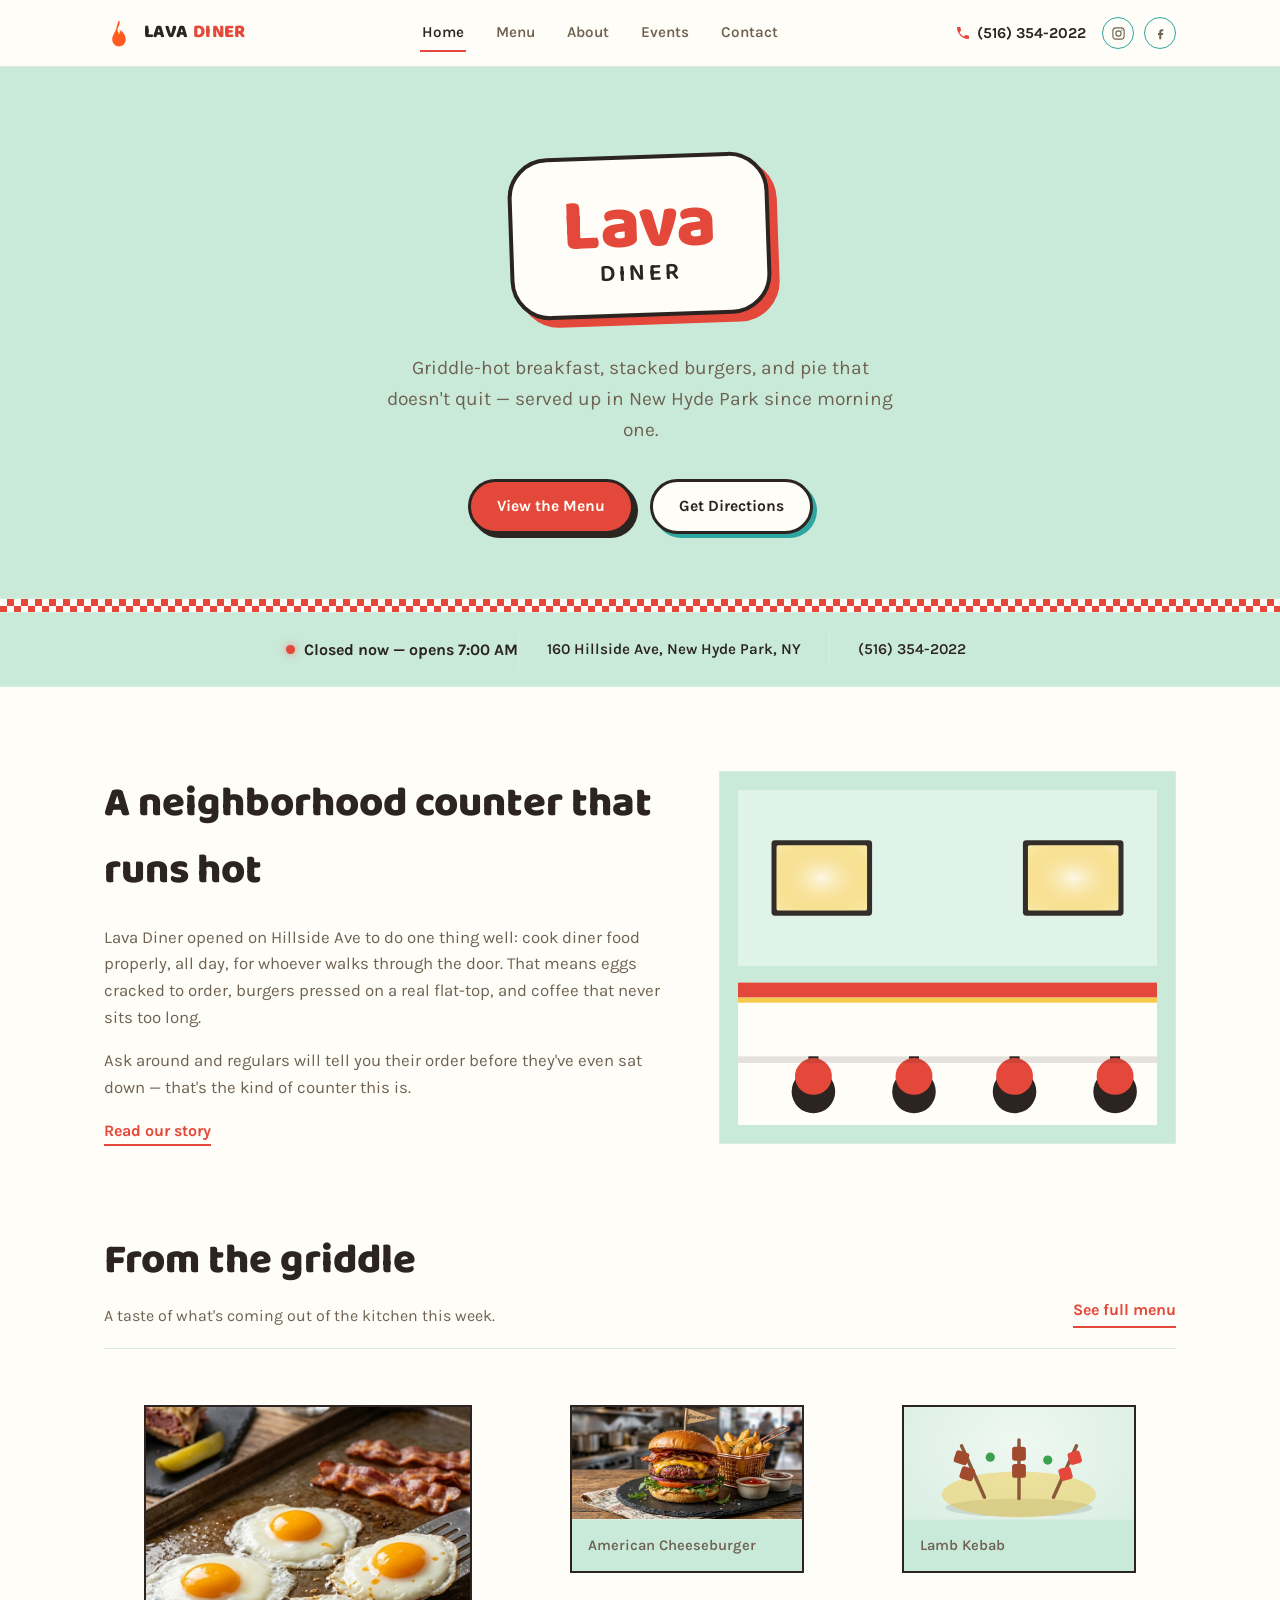
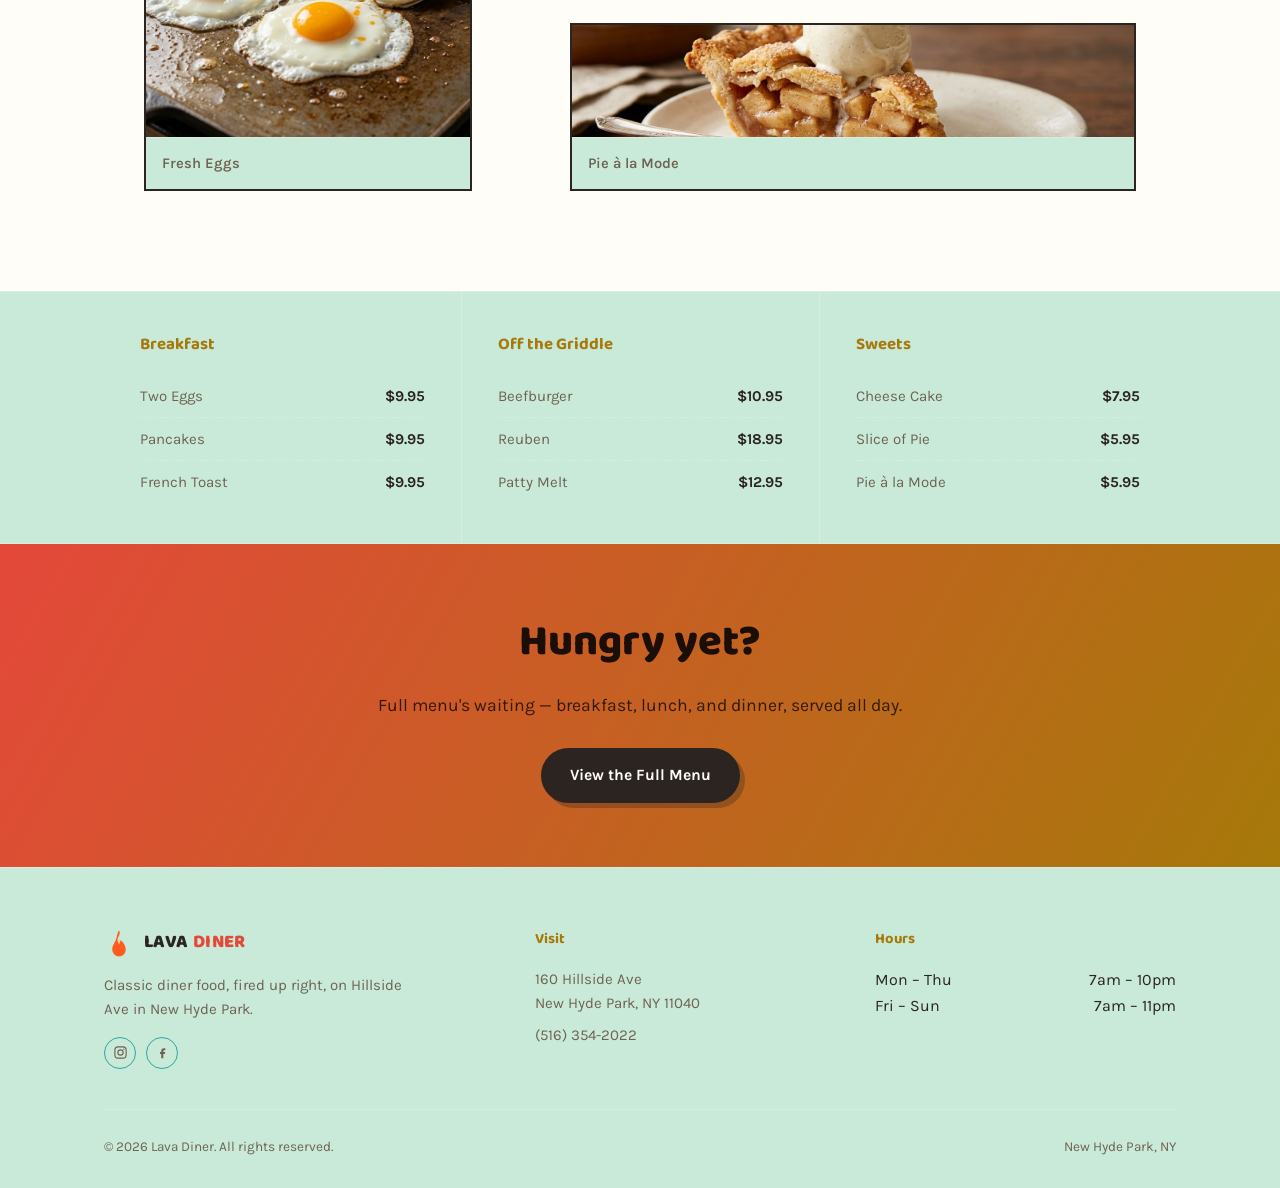
==== commit 2696c30c: "Align remaining homepage menu callouts with the real menu Replace the last leftover invented names a" ====
--- a/index.html
+++ b/index.html
@@ -129,11 +129,11 @@
       <div class="gallery-grid">
         <figure class="gallery-item">
           <img src="images/Eggs.jpg" alt="Eggs frying on the griddle with bacon and toast">
-          <figcaption class="gallery-cap">Lava Skillet</figcaption>
+          <figcaption class="gallery-cap">Fresh Eggs</figcaption>
         </figure>
         <figure class="gallery-item">
           <img src="images/Burger.jpg" alt="Bacon cheeseburger with a side of fries">
-          <figcaption class="gallery-cap">The Volcano Burger</figcaption>
+          <figcaption class="gallery-cap">American Cheeseburger</figcaption>
         </figure>
         <figure class="gallery-item">
           <img src="images/dish-kebab.svg" alt="Grilled lamb and chicken skewers with rice">
@@ -153,17 +153,17 @@
         <div class="teaser-col">
           <h3>Breakfast</h3>
           <ul class="teaser-list">
-            <li><span>Lava Skillet</span><span class="price">$12.95</span></li>
-            <li><span>Diner Pancake Stack</span><span class="price">$8.50</span></li>
-            <li><span>Two Eggs Any Style</span><span class="price">$7.25</span></li>
+            <li><span>Two Eggs</span><span class="price">$9.95</span></li>
+            <li><span>Pancakes</span><span class="price">$9.95</span></li>
+            <li><span>French Toast</span><span class="price">$9.95</span></li>
           </ul>
         </div>
         <div class="teaser-col">
           <h3>Off the Griddle</h3>
           <ul class="teaser-list">
-            <li><span>Volcano Cheeseburger</span><span class="price">$11.95</span></li>
-            <li><span>Grilled Reuben</span><span class="price">$10.50</span></li>
-            <li><span>Patty Melt</span><span class="price">$10.95</span></li>
+            <li><span>Beefburger</span><span class="price">$10.95</span></li>
+            <li><span>Reuben</span><span class="price">$18.95</span></li>
+            <li><span>Patty Melt</span><span class="price">$12.95</span></li>
           </ul>
         </div>
         <div class="teaser-col">
@@ -171,7 +171,7 @@
           <ul class="teaser-list">
             <li><span>Cheese Cake</span><span class="price">$7.95</span></li>
             <li><span>Slice of Pie</span><span class="price">$5.95</span></li>
-            <li><span>Pie à la Mode</span><span class="price">$7.50</span></li>
+            <li><span>Pie à la Mode</span><span class="price">$5.95</span></li>
           </ul>
         </div>
       </div>
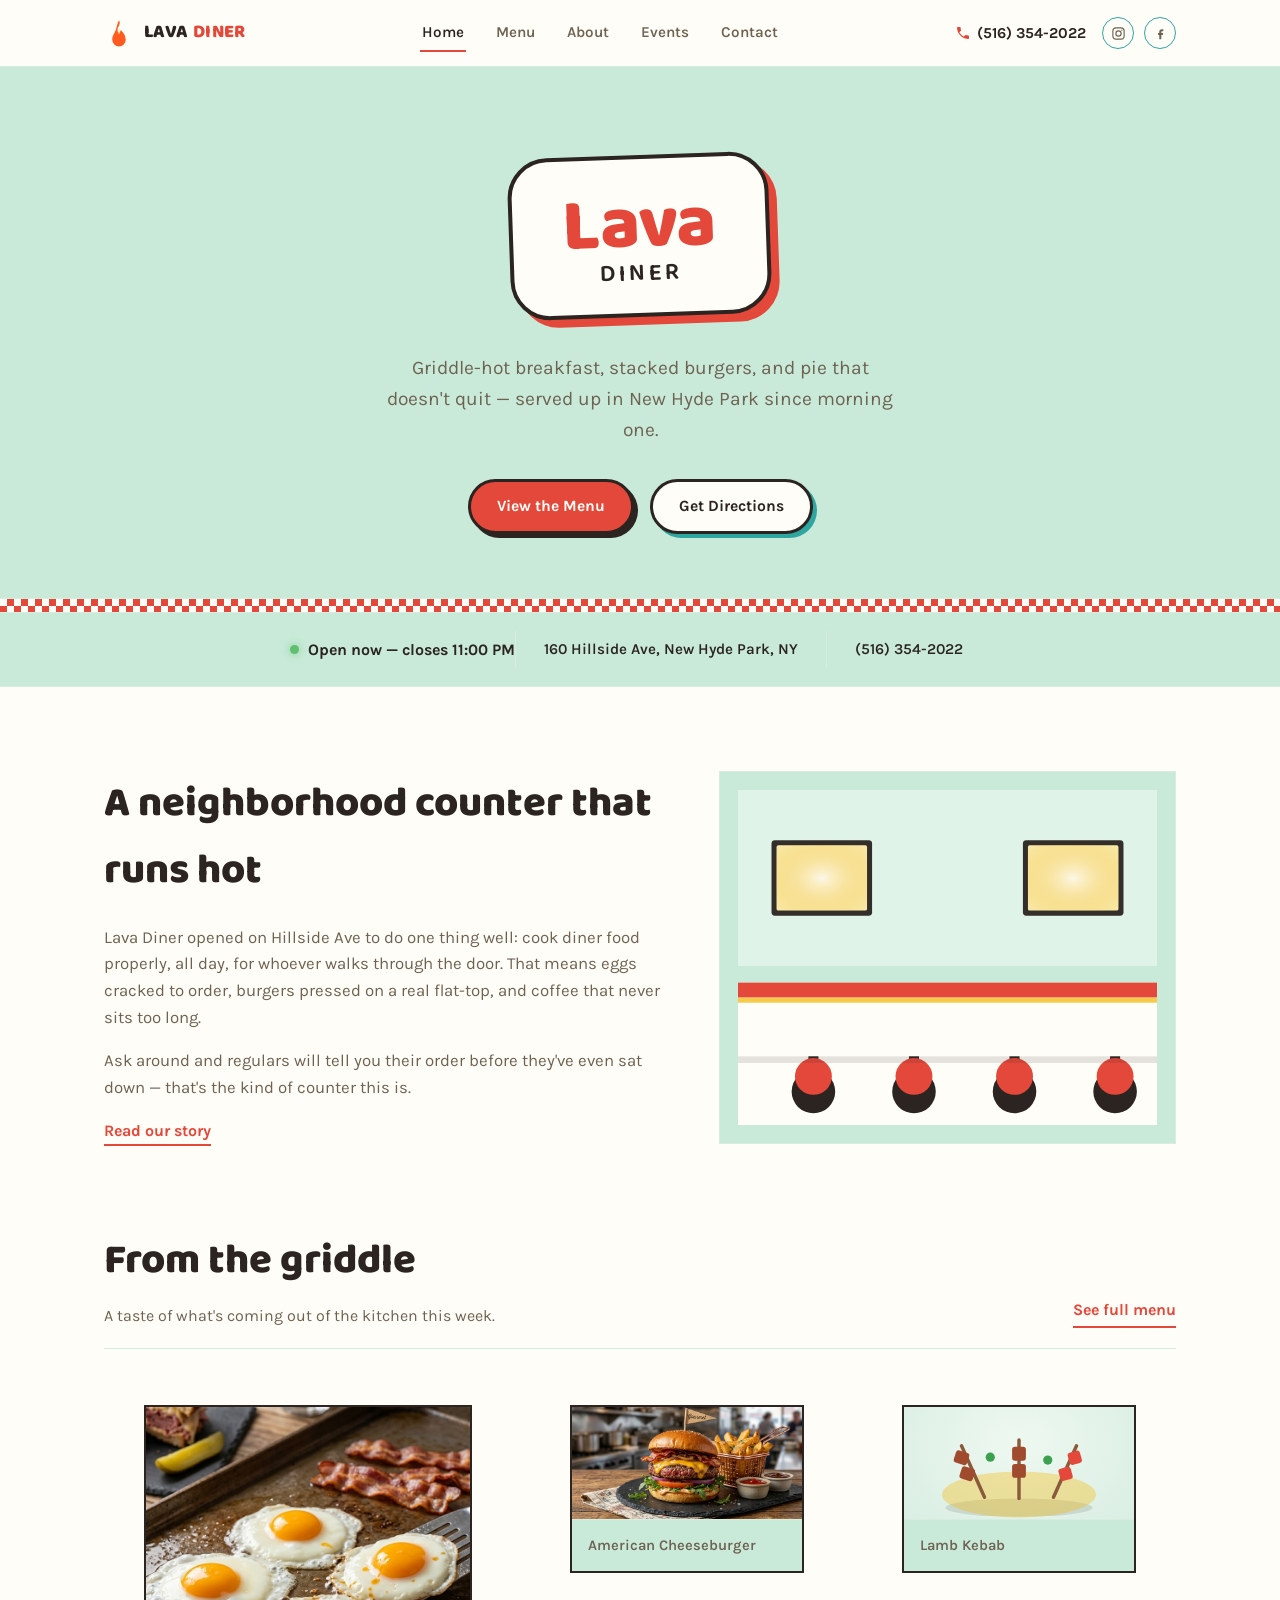
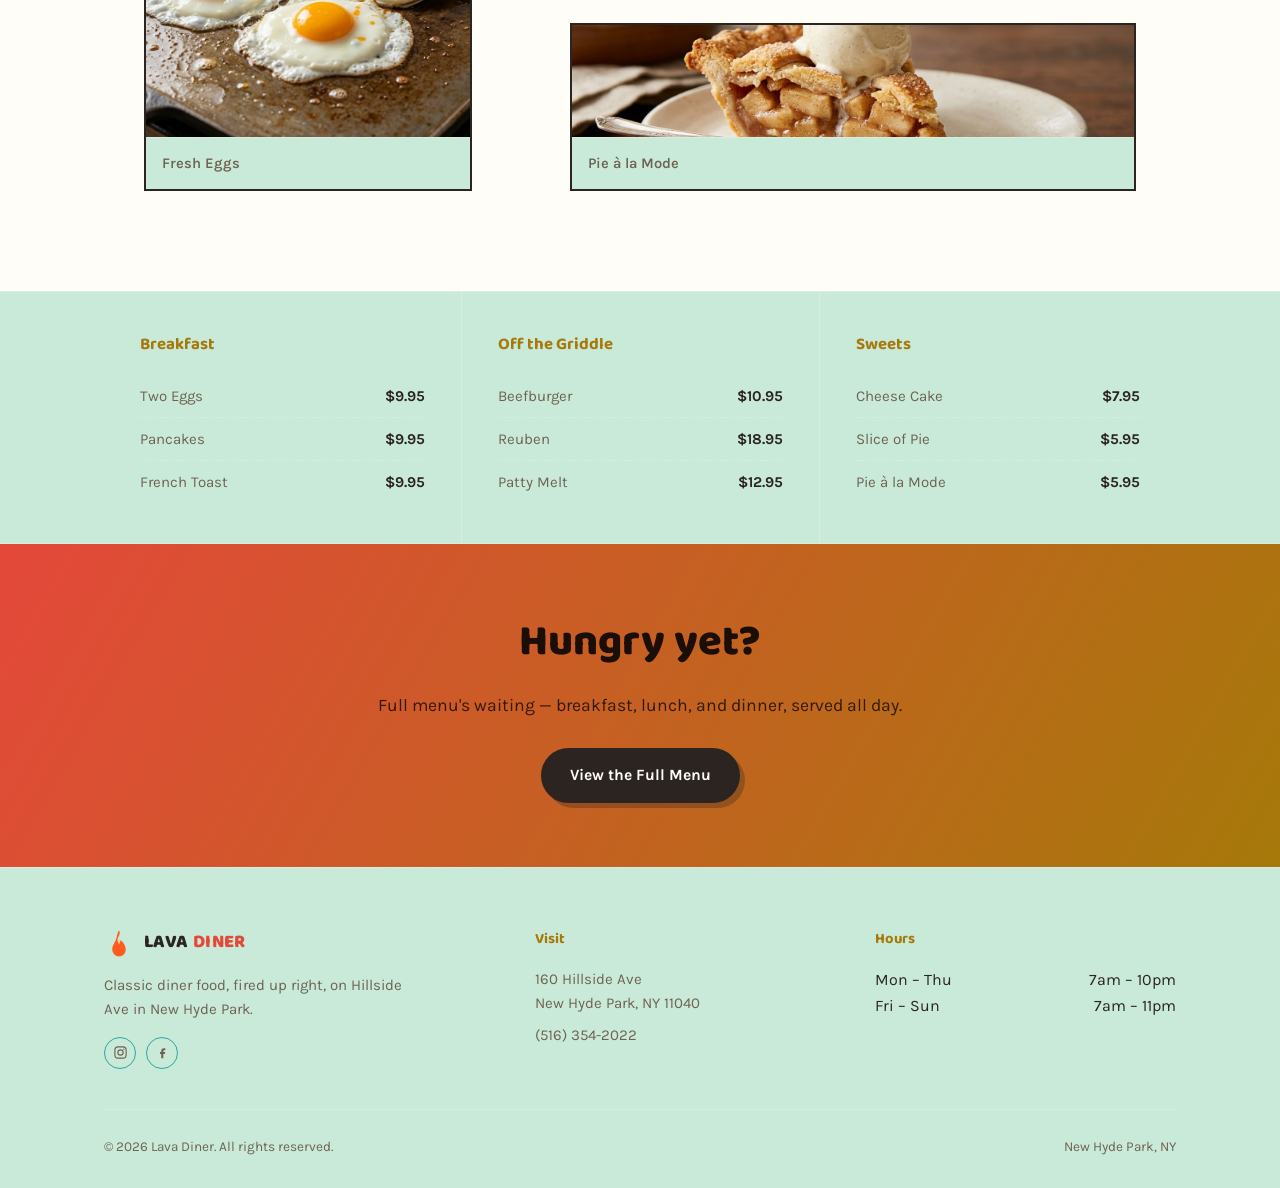
==== commit 88d7ab72: "Make open/closed status timezone-aware and live, improve mobile layout, add menu quick-links - Open/" ====
--- a/index.html
+++ b/index.html
@@ -87,19 +87,45 @@
   </section>
   <script>
     (function () {
-      var now = new Date();
-      var day = now.getDay();
-      var hour = now.getHours() + now.getMinutes() / 60;
-      var closeHour = (day === 5 || day === 6 || day === 0) ? 23 : 22;
-      var isOpen = hour >= 7 && hour < closeHour;
       var dot = document.getElementById('status-dot');
       var text = document.getElementById('status-text');
-      if (dot && text) {
+      if (!dot || !text) return;
+
+      var dayIndex = { Sun: 0, Mon: 1, Tue: 2, Wed: 3, Thu: 4, Fri: 5, Sat: 6 };
+
+      function updateStatus() {
+        // Always evaluated in the restaurant's own timezone, not the
+        // visitor's, so status is correct no matter where the page is viewed.
+        var parts = new Intl.DateTimeFormat('en-US', {
+          timeZone: 'America/New_York',
+          weekday: 'short',
+          hour: 'numeric',
+          minute: 'numeric',
+          hour12: false
+        }).formatToParts(new Date());
+
+        var weekday, hour, minute;
+        parts.forEach(function (p) {
+          if (p.type === 'weekday') weekday = p.value;
+          if (p.type === 'hour') hour = parseInt(p.value, 10);
+          if (p.type === 'minute') minute = parseInt(p.value, 10);
+        });
+        if (hour === 24) hour = 0; // some engines report midnight as 24 with hour12:false
+
+        var day = dayIndex[weekday];
+        var hourDecimal = hour + minute / 60;
+        var closeHour = (day === 5 || day === 6 || day === 0) ? 23 : 22;
+        var isOpen = hourDecimal >= 7 && hourDecimal < closeHour;
+
+        dot.classList.remove('is-open', 'is-closed');
         dot.classList.add(isOpen ? 'is-open' : 'is-closed');
         text.textContent = isOpen
           ? 'Open now — closes ' + (closeHour === 23 ? '11:00 PM' : '10:00 PM')
           : 'Closed now — opens 7:00 AM';
       }
+
+      updateStatus();
+      setInterval(updateStatus, 60000); // keep it live if the tab is left open
     })();
   </script>
 
@@ -128,20 +154,28 @@
       </div>
       <div class="gallery-grid">
         <figure class="gallery-item">
-          <img src="images/Eggs.jpg" alt="Eggs frying on the griddle with bacon and toast">
-          <figcaption class="gallery-cap">Fresh Eggs</figcaption>
-        </figure>
-        <figure class="gallery-item">
-          <img src="images/Burger.jpg" alt="Bacon cheeseburger with a side of fries">
-          <figcaption class="gallery-cap">American Cheeseburger</figcaption>
-        </figure>
-        <figure class="gallery-item">
-          <img src="images/dish-kebab.svg" alt="Grilled lamb and chicken skewers with rice">
-          <figcaption class="gallery-cap">Lamb Kebab</figcaption>
-        </figure>
-        <figure class="gallery-item">
-          <img src="images/PieALaMode.jpg" alt="Slice of apple pie topped with a scoop of vanilla ice cream">
-          <figcaption class="gallery-cap">Pie à la Mode</figcaption>
+          <a href="menu.html#fresh-eggs">
+            <img src="images/Eggs.jpg" alt="Eggs frying on the griddle with bacon and toast">
+            <figcaption class="gallery-cap">Fresh Eggs</figcaption>
+          </a>
+        </figure>
+        <figure class="gallery-item">
+          <a href="menu.html#burgers-diner">
+            <img src="images/Burger.jpg" alt="Bacon cheeseburger with a side of fries">
+            <figcaption class="gallery-cap">American Cheeseburger</figcaption>
+          </a>
+        </figure>
+        <figure class="gallery-item">
+          <a href="menu.html#lava-mix-grill">
+            <img src="images/dish-kebab.svg" alt="Grilled lamb and chicken skewers with rice">
+            <figcaption class="gallery-cap">Lamb Kebab</figcaption>
+          </a>
+        </figure>
+        <figure class="gallery-item">
+          <a href="menu.html#desserts-diner">
+            <img src="images/PieALaMode.jpg" alt="Slice of apple pie topped with a scoop of vanilla ice cream">
+            <figcaption class="gallery-cap">Pie à la Mode</figcaption>
+          </a>
         </figure>
       </div>
     </div>
--- a/styles.css
+++ b/styles.css
@@ -38,6 +38,7 @@
   font-size: 16px;
   line-height: 1.6;
   -webkit-font-smoothing: antialiased;
+  overflow-x: hidden;
 }
 
 .site-header, main, .site-footer { position: relative; z-index: 1; }
@@ -138,6 +139,8 @@
   font-weight: 700;
   font-size: 0.95rem;
   white-space: nowrap;
+  padding: 10px;
+  margin: -10px;
 }
 
 .header-phone svg { width: 16px; height: 16px; color: var(--ember); flex-shrink: 0; }
@@ -480,6 +483,15 @@
   transform: translate(-3px, -3px);
 }
 
+.gallery-item a {
+  display: flex;
+  flex-direction: column;
+  flex: 1;
+  min-height: 0;
+  color: inherit;
+  text-decoration: none;
+}
+
 .gallery-item img {
   width: 100%;
   flex: 1;
@@ -696,6 +708,25 @@
   border-color: var(--molten);
 }
 
+.menu-jump-categories {
+  margin-top: 14px;
+}
+
+.menu-jump-categories a {
+  color: var(--cream-dim);
+  border-color: var(--rust-dim);
+  background: var(--char-3);
+  padding: 6px 14px;
+  font-size: 0.82rem;
+  font-weight: 500;
+}
+
+.menu-jump-categories a:hover {
+  color: var(--char);
+  background: var(--rust);
+  border-color: var(--rust);
+}
+
 .menu-body {
   padding: 60px 0 90px;
 }
@@ -872,13 +903,27 @@
 
 .event-item {
   display: grid;
-  grid-template-columns: 170px 1fr;
-  gap: 24px;
+  grid-template-columns: 90px 150px 1fr;
+  gap: 20px;
   padding: 22px 0;
   border-bottom: 1px dashed var(--rust-dim);
+  align-items: start;
 }
 
 .event-item:last-child { border-bottom: none; }
+
+.event-media {
+  width: 90px;
+  height: 90px;
+  border: 2px solid var(--ink);
+  overflow: hidden;
+}
+
+.event-media img {
+  width: 100%;
+  height: 100%;
+  object-fit: cover;
+}
 
 .event-when {
   font-family: var(--font-display);
@@ -957,8 +1002,12 @@
   .info-seg, .info-status { border-left: none; padding-left: 0; }
   .footer-grid { grid-template-columns: 1fr; gap: 30px; }
   .menu-items { grid-template-columns: 1fr; }
-  .event-item { grid-template-columns: 1fr; gap: 6px; }
+  .event-item { grid-template-columns: 1fr; gap: 10px; }
+  .event-media { width: 100%; height: 150px; }
   .header-phone span.phone-text { display: none; }
+  .header-actions .social-row { display: none; }
+  .menu-item-name { white-space: normal; }
+  .menu-jump-categories a { font-size: 0.8rem; padding: 6px 12px; }
 }
 
 @media (max-width: 520px) {
